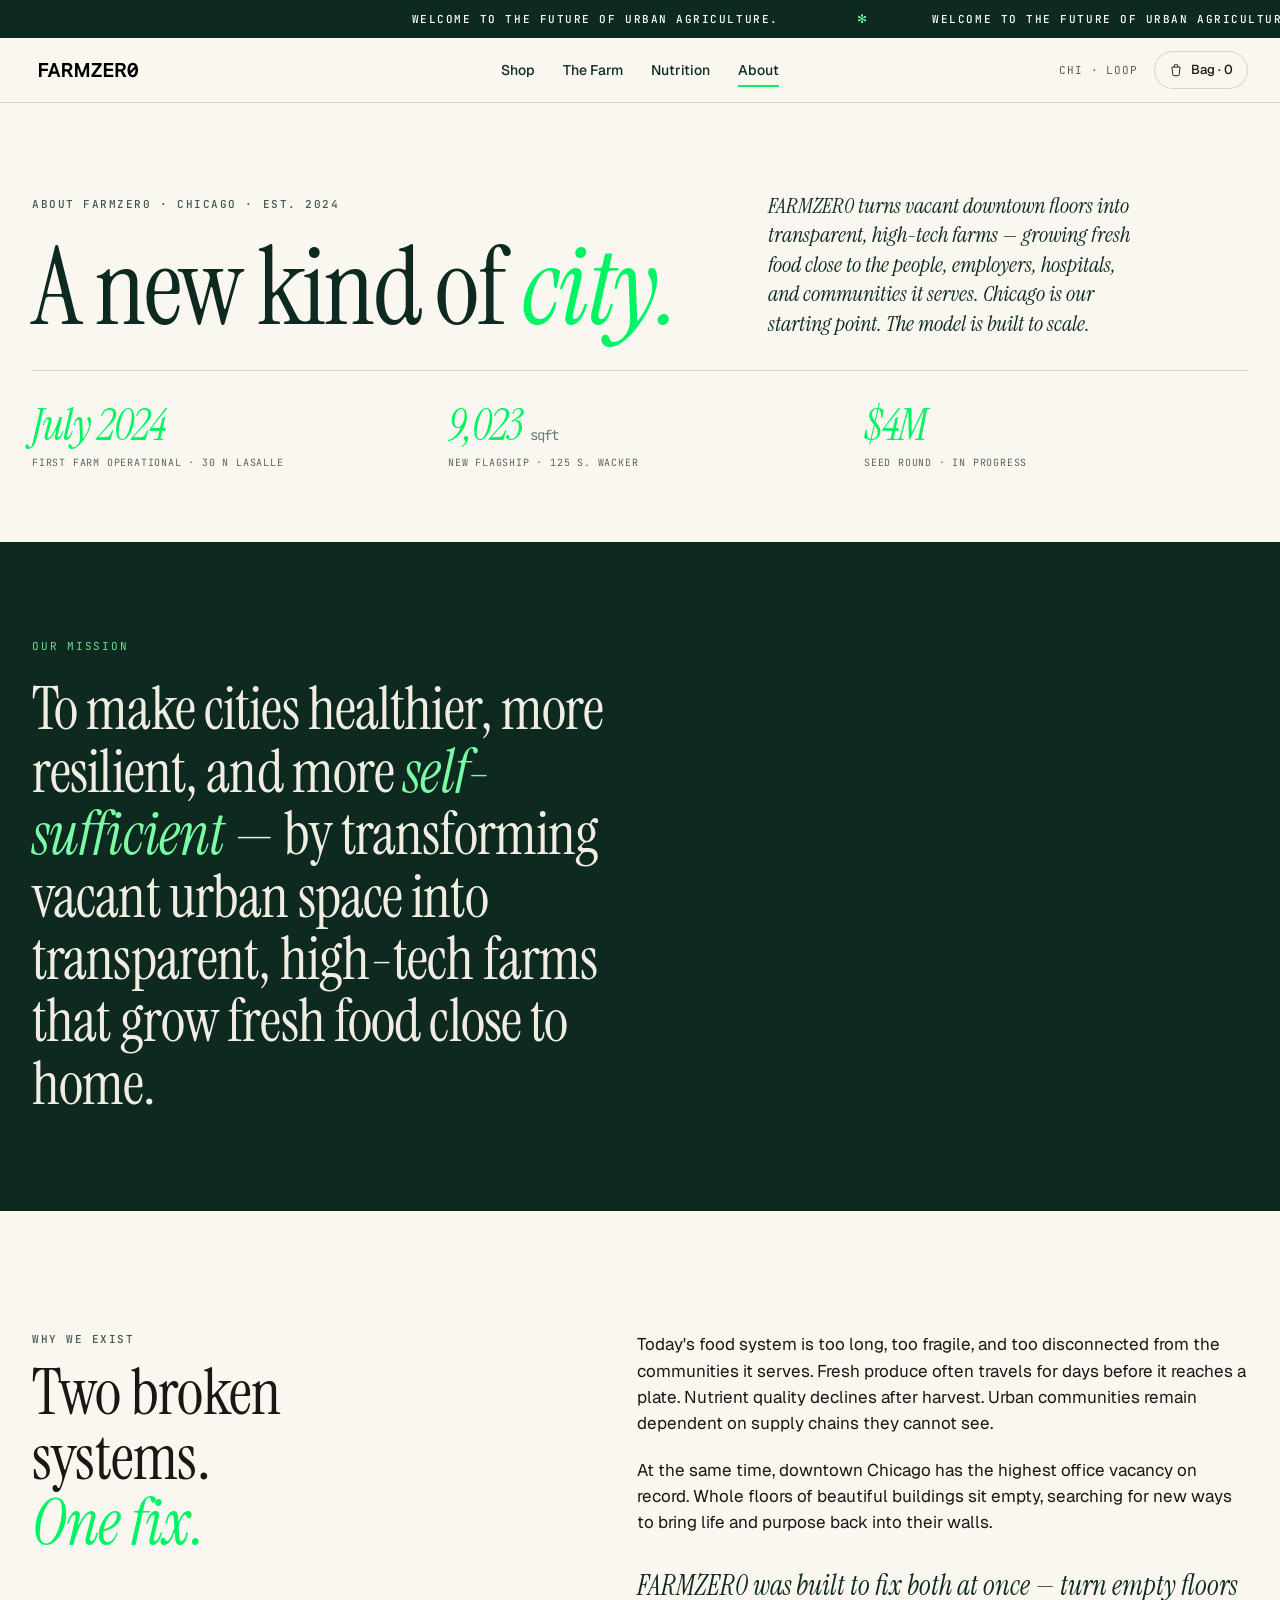
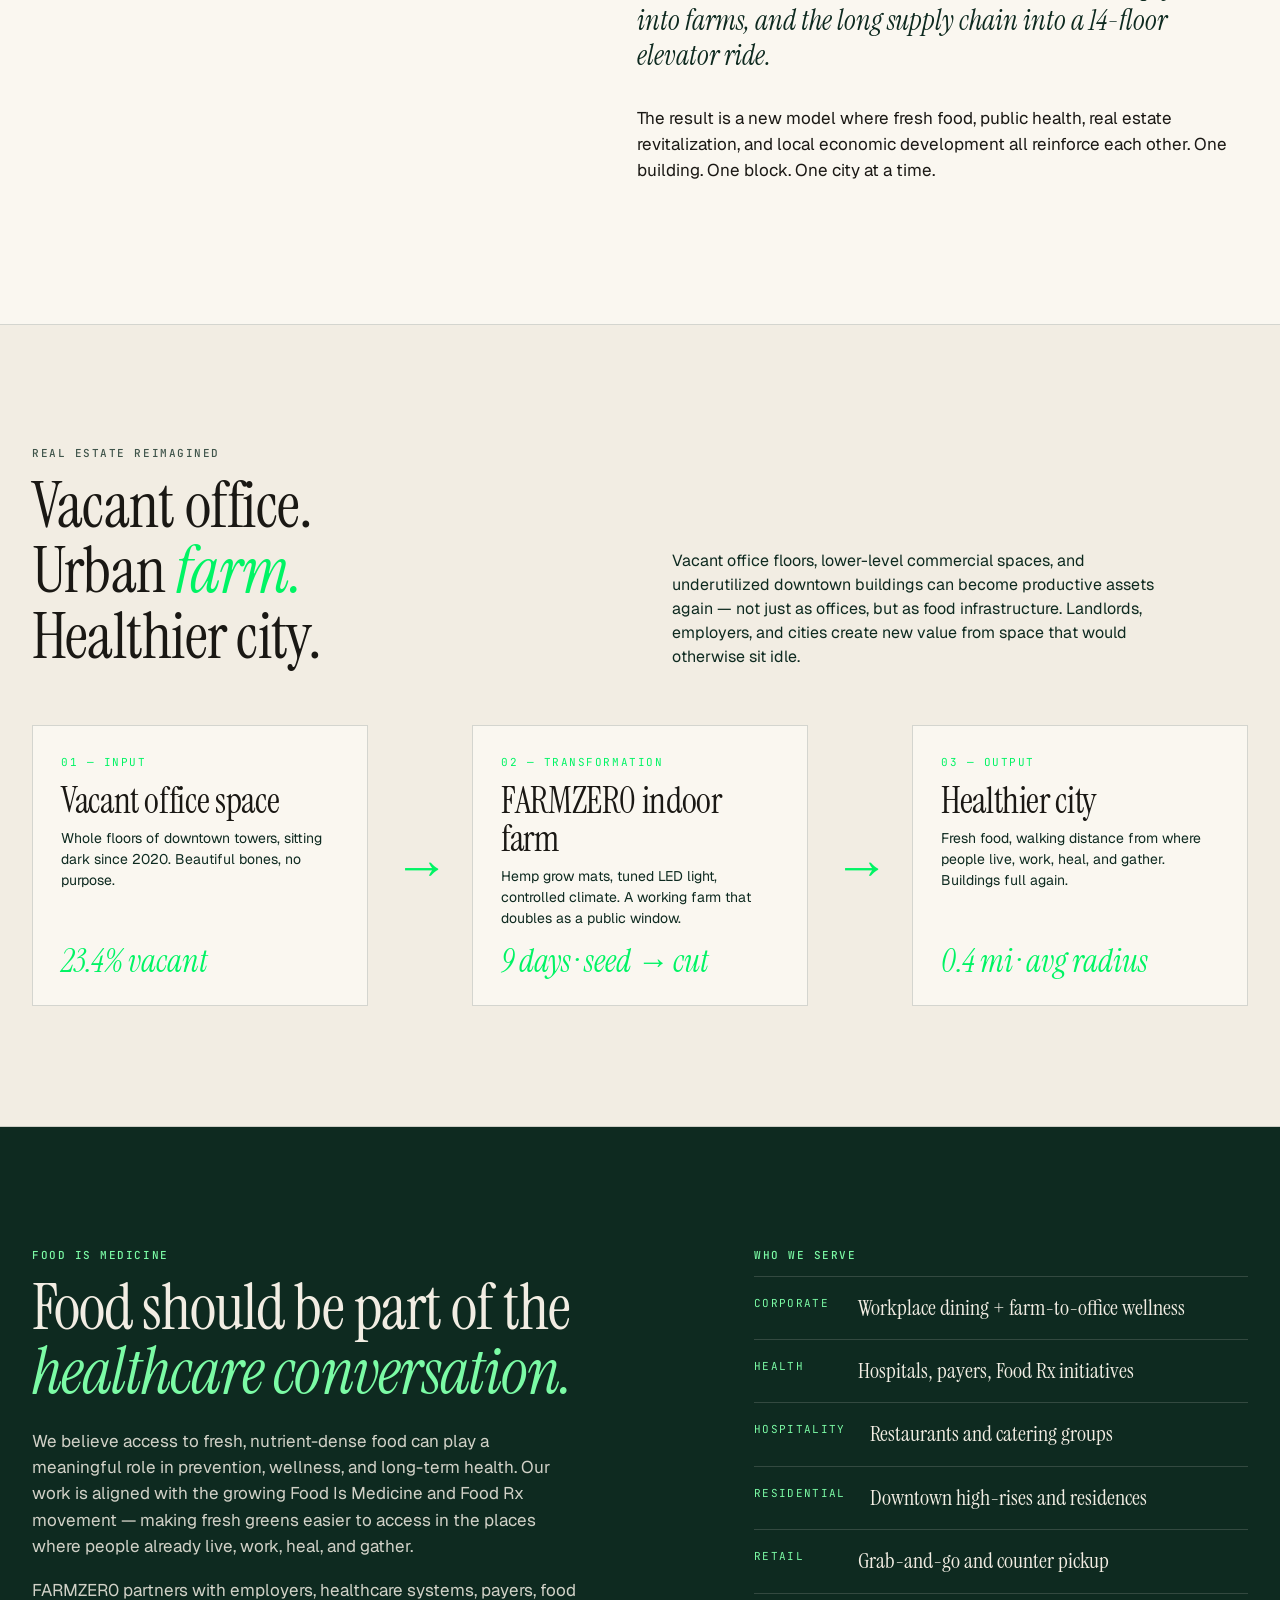
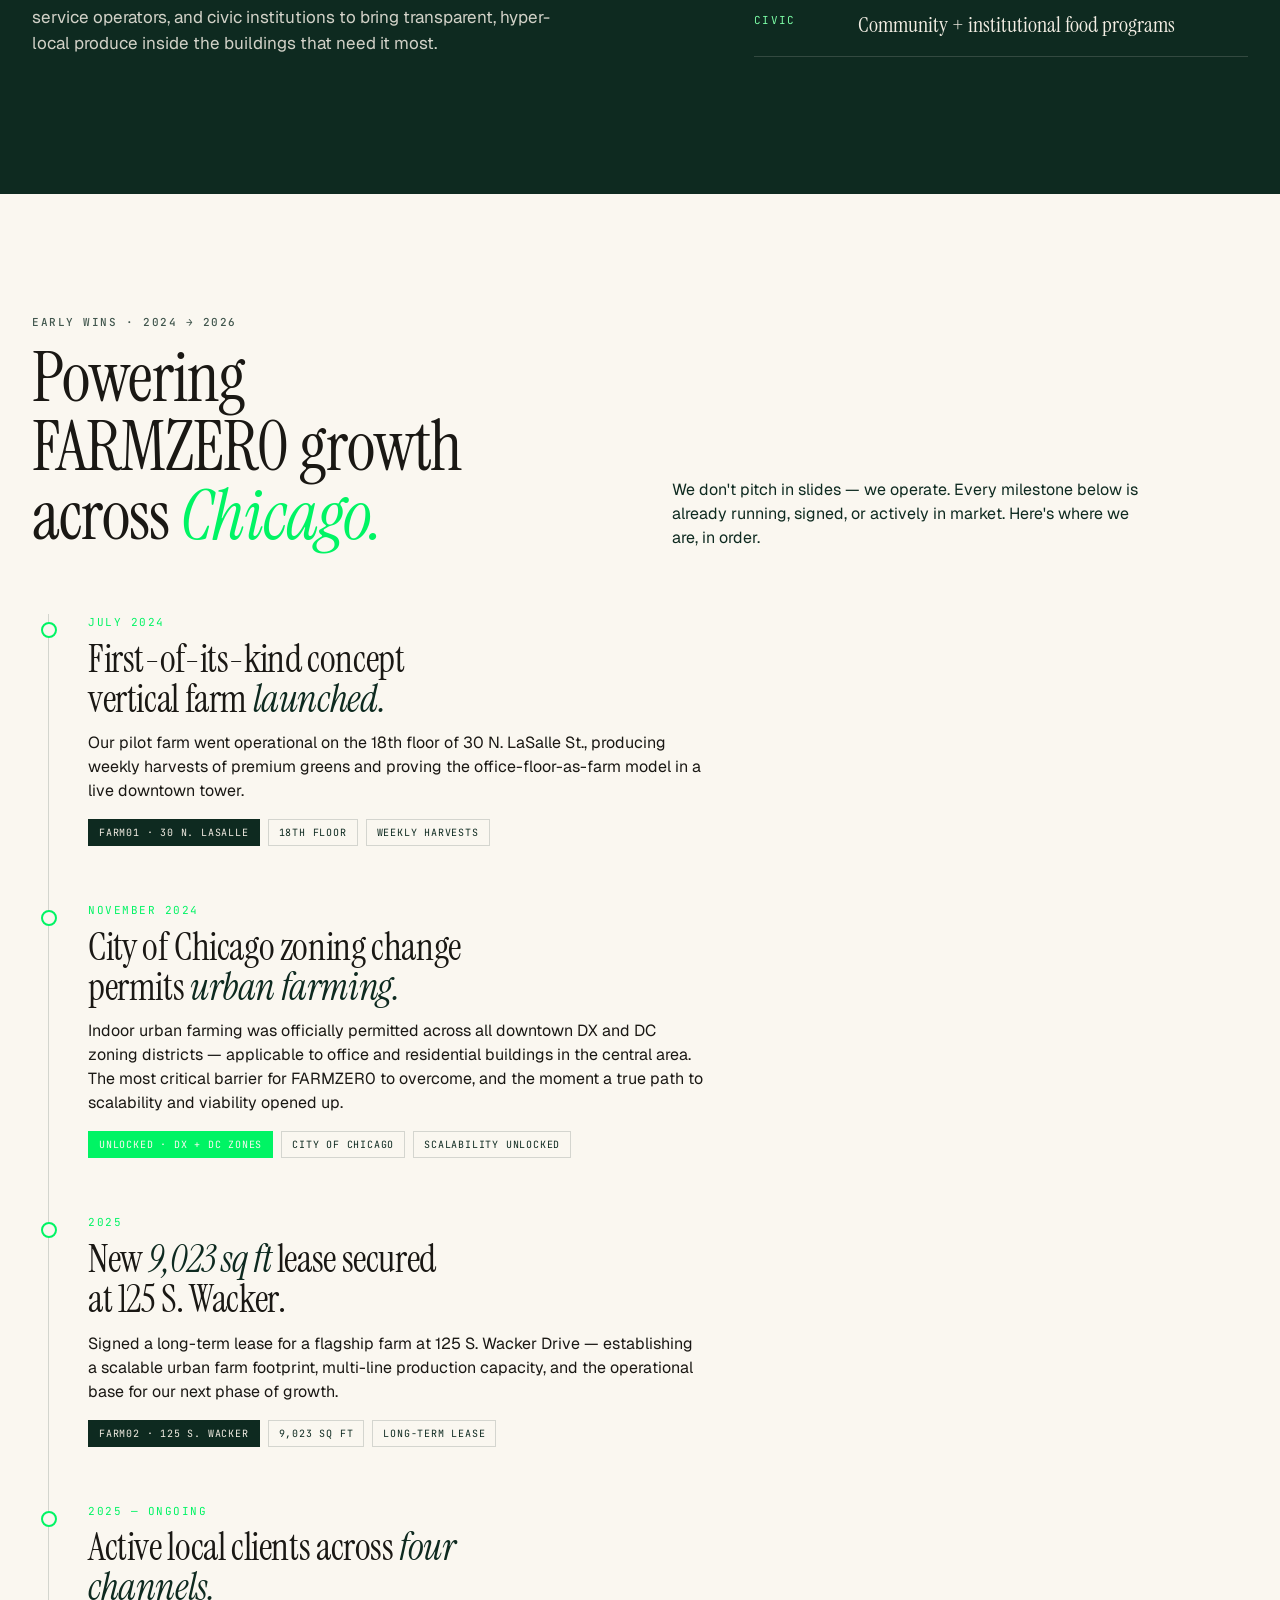
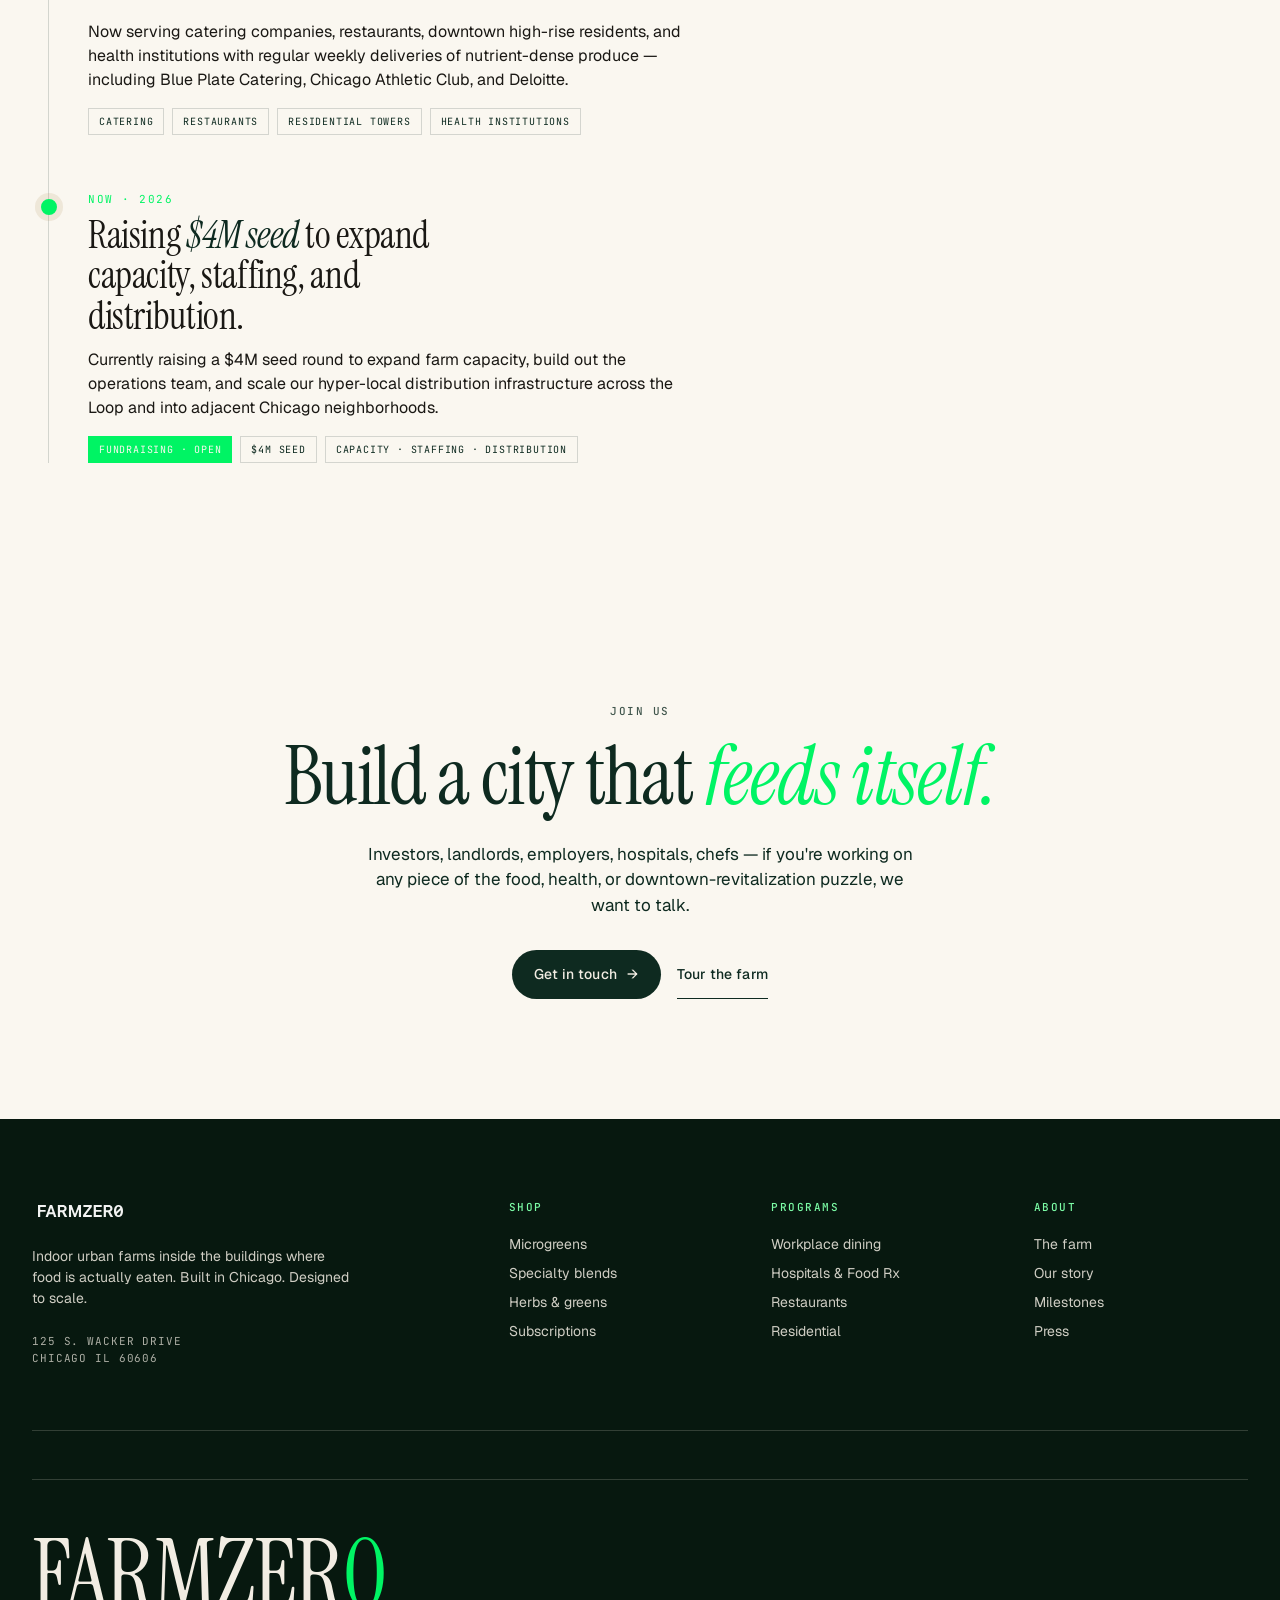
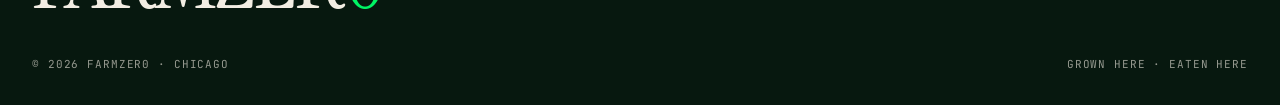
==== about.html @ ddeddd60 "Add files via upload" ====
<!doctype html>
<html lang="en">
<head>
<meta charset="utf-8" />
<meta name="viewport" content="width=device-width, initial-scale=1" />
<title>About FARMZER0 — Vacant office → urban farm → healthier city.</title>
<link rel="preconnect" href="https://fonts.googleapis.com" />
<link rel="preconnect" href="https://fonts.gstatic.com" crossorigin />
<link rel="stylesheet" href="https://fonts.googleapis.com/css2?family=Instrument+Serif:ital@0;1&family=Geist:wght@300;400;500;600;700&family=JetBrains+Mono:wght@400;500&display=swap" />
<link rel="stylesheet" href="styles.css" />
<script src="img-fallback.js"></script>
<style>
  /* ——— About hero ——— */
  .about-hero { padding: 88px 0 72px; }
  .about-hero h1 {
    font-family: "Instrument Serif", serif;
    font-weight: 400;
    font-size: clamp(56px, 8.4vw, 152px);
    line-height: 0.94;
    letter-spacing: -0.02em;
    color: var(--forest);
    margin: 24px 0 0;
    max-width: 14ch;
  }
  .about-hero h1 em { font-style: italic; color: var(--accent); }
  .about-hero-grid { display: grid; grid-template-columns: 1.4fr 1fr; gap: 64px; align-items: end; padding-bottom: 32px; border-bottom: 1px solid var(--line); }
  .about-hero-grid .lede {
    font-family: "Instrument Serif", serif; font-style: italic;
    font-size: clamp(20px, 1.7vw, 26px); line-height: 1.35; color: var(--forest);
    max-width: 38ch;
  }
  .about-hero .meta {
    display: grid; grid-template-columns: 1fr 1fr 1fr; gap: 32px; margin-top: 32px;
  }
  .about-hero .meta .v { font-family: "Instrument Serif", serif; font-size: 44px; line-height: 1; color: var(--forest); letter-spacing: -0.02em; }
  .about-hero .meta .v em { font-style: italic; color: var(--accent); }
  .about-hero .meta .l { font-family: "JetBrains Mono", monospace; font-size: 10px; letter-spacing: 0.08em; text-transform: uppercase; color: var(--forest); opacity: 0.7; margin-top: 8px; }
  @media (max-width: 880px) {
    .about-hero-grid { grid-template-columns: 1fr; gap: 32px; }
    .about-hero .meta { grid-template-columns: 1fr 1fr; }
  }

  /* ——— Mission band ——— */
  .mission {
    background: var(--forest);
    color: var(--cream);
    padding: 96px 0;
  }
  .mission p {
    font-family: "Instrument Serif", serif;
    font-size: clamp(36px, 4.6vw, 68px);
    line-height: 1.06;
    letter-spacing: -0.015em;
    margin: 0;
    max-width: 22ch;
  }
  .mission p em { font-style: italic; color: var(--gold-soft); }
  .mission .label {
    font-family: "JetBrains Mono", monospace;
    font-size: 11px; letter-spacing: 0.16em; text-transform: uppercase;
    color: var(--gold-soft); opacity: 0.85; margin-bottom: 24px;
  }

  /* ——— Why we exist ——— */
  .why { padding: 120px 0; border-bottom: 1px solid var(--line); }
  .why-grid { display: grid; grid-template-columns: 1fr 1.2fr; gap: 96px; }
  .why-grid h2 {
    font-family: "Instrument Serif", serif; font-weight: 400;
    font-size: clamp(40px, 5vw, 72px); line-height: 1.02; letter-spacing: -0.012em;
    margin: 12px 0 0; max-width: 12ch;
  }
  .why-grid h2 em { font-style: italic; color: var(--accent); }
  .why-grid .col p { font-size: 17px; line-height: 1.55; color: var(--charcoal); margin: 0 0 20px; }
  .why-grid .col p.pull {
    font-family: "Instrument Serif", serif; font-size: 28px; line-height: 1.25;
    color: var(--forest); margin: 32px 0; font-style: italic;
  }
  @media (max-width: 980px) { .why-grid { grid-template-columns: 1fr; gap: 32px; } }

  /* ——— Equation ——— */
  .equation {
    background: var(--cream);
    padding: 120px 0;
    border-bottom: 1px solid var(--line);
  }
  .equation-row {
    display: grid; grid-template-columns: 1fr auto 1fr auto 1fr; gap: 24px;
    align-items: stretch;
    margin-top: 56px;
  }
  .eq-card {
    background: var(--paper); border: 1px solid var(--line);
    padding: 28px; min-height: 240px;
    display: flex; flex-direction: column; justify-content: space-between;
  }
  .eq-card .num {
    font-family: "JetBrains Mono", monospace; font-size: 11px; letter-spacing: 0.14em;
    text-transform: uppercase; color: var(--accent);
  }
  .eq-card h3 {
    font-family: "Instrument Serif", serif; font-weight: 400;
    font-size: 36px; line-height: 1.05; letter-spacing: -0.01em; margin: 12px 0 8px;
  }
  .eq-card p { font-size: 14px; color: var(--forest); line-height: 1.5; margin: 0 0 16px; }
  .eq-card .stat { font-family: "Instrument Serif", serif; font-style: italic; font-size: 32px; color: var(--accent); line-height: 1; }
  .eq-arrow {
    align-self: center;
    font-family: "Instrument Serif", serif; font-style: italic;
    font-size: 56px; color: var(--accent); line-height: 1;
  }
  @media (max-width: 980px) {
    .equation-row { grid-template-columns: 1fr; gap: 12px; }
    .eq-arrow { transform: rotate(90deg); align-self: center; padding: 8px 0; }
  }
  .eq-section-head {
    display: grid; grid-template-columns: 1fr 1fr; gap: 64px; align-items: end;
  }
  .eq-section-head h2 {
    font-family: "Instrument Serif", serif; font-weight: 400;
    font-size: clamp(40px, 5vw, 72px); line-height: 1.02; letter-spacing: -0.012em;
    margin: 12px 0 0;
  }
  .eq-section-head h2 em { font-style: italic; color: var(--accent); }
  .eq-section-head p { font-size: 16px; max-width: 44ch; color: var(--forest); margin: 0; }
  @media (max-width: 880px) { .eq-section-head { grid-template-columns: 1fr; gap: 16px; } }

  /* ——— Timeline ——— */
  .timeline { padding: 120px 0; }
  .timeline-head { display: grid; grid-template-columns: 1fr 1fr; gap: 64px; align-items: end; margin-bottom: 64px; }
  .timeline-head h2 {
    font-family: "Instrument Serif", serif; font-weight: 400;
    font-size: clamp(44px, 5.4vw, 80px); line-height: 1; letter-spacing: -0.015em;
    margin: 12px 0 0; max-width: 14ch;
  }
  .timeline-head h2 em { font-style: italic; color: var(--accent); }
  .timeline-head .desc { font-size: 16px; max-width: 44ch; color: var(--forest); }
  @media (max-width: 880px) { .timeline-head { grid-template-columns: 1fr; gap: 16px; } }

  .tl {
    position: relative;
    padding-left: 56px;
  }
  .tl::before {
    content: "";
    position: absolute;
    left: 16px; top: 0; bottom: 0;
    width: 1px;
    background: var(--line);
  }
  .tl-item {
    position: relative;
    padding: 0 0 56px;
  }
  .tl-item:last-child { padding-bottom: 0; }
  .tl-item::before {
    content: "";
    position: absolute;
    left: -47px; top: 8px;
    width: 12px; height: 12px;
    border-radius: 50%;
    background: var(--paper);
    border: 2px solid var(--accent);
  }
  .tl-item.now::before {
    background: var(--accent);
    box-shadow: 0 0 0 6px rgba(184, 153, 104, 0.18);
  }
  .tl-item .date {
    font-family: "JetBrains Mono", monospace;
    font-size: 11px; letter-spacing: 0.14em;
    text-transform: uppercase; color: var(--accent);
  }
  .tl-item h3 {
    font-family: "Instrument Serif", serif; font-weight: 400;
    font-size: clamp(28px, 3vw, 40px); line-height: 1.05; letter-spacing: -0.01em;
    margin: 8px 0 12px; max-width: 22ch;
  }
  .tl-item h3 em { font-style: italic; color: var(--forest); }
  .tl-item p { font-size: 16px; line-height: 1.5; color: var(--charcoal); margin: 0; max-width: 56ch; }
  .tl-item .chips { display: flex; gap: 8px; flex-wrap: wrap; margin-top: 16px; }
  .tl-item .chip {
    font-family: "JetBrains Mono", monospace;
    font-size: 10px; letter-spacing: 0.08em; text-transform: uppercase;
    padding: 5px 10px; border: 1px solid var(--line);
    background: var(--paper); color: var(--forest);
  }
  .tl-item .chip.solid { background: var(--forest); color: var(--cream); border-color: var(--forest); }
  .tl-item .chip.gold  { background: var(--accent); color: var(--paper); border-color: var(--accent); }

  /* ——— Food Is Medicine ——— */
  .fim {
    background: var(--forest);
    color: var(--cream);
    padding: 120px 0;
  }
  .fim-grid { display: grid; grid-template-columns: 1.3fr 1fr; gap: 80px; align-items: start; }
  .fim h2 {
    font-family: "Instrument Serif", serif; font-weight: 400;
    font-size: clamp(40px, 5vw, 76px); line-height: 1.0; letter-spacing: -0.015em;
    margin: 12px 0 24px;
  }
  .fim h2 em { font-style: italic; color: var(--gold-soft); }
  .fim p { font-size: 17px; line-height: 1.55; opacity: 0.86; margin: 0 0 18px; max-width: 50ch; }
  .fim .partners-list {
    display: grid; grid-template-columns: 1fr; gap: 0;
    border-top: 1px solid rgba(242,237,227,0.16);
  }
  .fim .partners-list .row {
    display: grid; grid-template-columns: auto 1fr; gap: 24px;
    padding: 18px 0;
    border-bottom: 1px solid rgba(242,237,227,0.16);
  }
  .fim .partners-list .row .k {
    font-family: "JetBrains Mono", monospace;
    font-size: 11px; letter-spacing: 0.12em; text-transform: uppercase;
    color: var(--gold-soft); min-width: 80px;
  }
  .fim .partners-list .row .v {
    font-family: "Instrument Serif", serif; font-size: 22px; line-height: 1.2;
  }
  @media (max-width: 980px) { .fim-grid { grid-template-columns: 1fr; gap: 32px; } }

  /* ——— Promise ——— */
  .promise {
    text-align: center;
    padding: 120px 0;
    background: var(--cream);
    border-top: 1px solid var(--line);
    border-bottom: 1px solid var(--line);
  }
  .promise h2 {
    font-family: "Instrument Serif", serif; font-weight: 400;
    font-size: clamp(48px, 7.5vw, 128px);
    line-height: 1; letter-spacing: -0.02em;
    margin: 16px 0 64px; color: var(--forest);
  }
  .promise h2 em { font-style: italic; color: var(--accent); }
  .promise-words {
    display: grid; grid-template-columns: repeat(5, 1fr);
    border-top: 1px solid var(--line);
    border-bottom: 1px solid var(--line);
  }
  .promise-words div {
    padding: 32px 16px;
    font-family: "Instrument Serif", serif;
    font-size: clamp(20px, 2.4vw, 32px);
    line-height: 1.0;
    color: var(--forest);
    border-right: 1px solid var(--line);
  }
  .promise-words div:last-child { border-right: none; }
  .promise-words div em { font-style: italic; color: var(--accent); display: block; font-size: 0.85em; margin-top: 6px; }
  @media (max-width: 880px) {
    .promise-words { grid-template-columns: 1fr 1fr; }
    .promise-words div { border-bottom: 1px solid var(--line); }
    .promise-words div:nth-child(2n) { border-right: none; }
  }

  /* ——— CTA band ——— */
  .cta {
    padding: 120px 0;
    text-align: center;
  }
  .cta h2 {
    font-family: "Instrument Serif", serif; font-weight: 400;
    font-size: clamp(48px, 6.4vw, 104px);
    line-height: 1; letter-spacing: -0.02em;
    margin: 16px 0 24px; color: var(--forest);
  }
  .cta h2 em { font-style: italic; color: var(--accent); }
  .cta p { font-size: 17px; max-width: 50ch; margin: 0 auto 32px; color: var(--forest); }
  .cta-buttons { display: inline-flex; gap: 16px; flex-wrap: wrap; justify-content: center; }
</style>
</head>
<body>

<!-- Live status strip -->
<div class="status-strip" data-screen-label="Status strip">
  <div class="status-strip-inner">
    <div class="status-strip-track">
      <span><b>Welcome to the Future of Urban Agriculture.</b></span>
      <span><b>Welcome to the Future of Urban Agriculture.</b></span>
      <span><b>Welcome to the Future of Urban Agriculture.</b></span>
      <span><b>Welcome to the Future of Urban Agriculture.</b></span>
    </div>
  </div>
</div>

<!-- Top bar -->
<header class="topbar">
  <div class="wrap topbar-inner">
    <a href="index.html" class="brand"><img class="brand-logo" src="farmzero-logo.svg" alt="FARMZER0" /></a>
    <nav class="nav">
      <a href="index.html#shop">Shop</a>
      <a href="the-farm.html">The Farm</a>
      <a href="nutrition.html">Nutrition</a>
      <a href="about.html" class="active">About</a>
    </nav>
    <div class="topbar-right">
      <span class="mono" style="font-size: 11px; letter-spacing: 0.08em; opacity: 0.7;">CHI · LOOP</span>
      <a class="bag" href="#bag">
        <svg width="14" height="14" viewBox="0 0 24 24" fill="none" stroke="currentColor" stroke-width="1.6"><path d="M5 7h14l-1.5 13a2 2 0 0 1-2 1.8h-7a2 2 0 0 1-2-1.8L5 7z"/><path d="M9 7V5a3 3 0 0 1 6 0v2"/></svg>
        Bag · 0
      </a>
    </div>
  </div>
</header>

<!-- About hero -->
<section class="about-hero" data-screen-label="01 About hero">
  <div class="wrap">
    <div class="about-hero-grid">
      <div>
        <div class="eyebrow">ABOUT FARMZER0 · CHICAGO · EST. 2024</div>
        <h1>A new kind of <em>city.</em></h1>
      </div>
      <div class="lede">
        FARMZER0 turns vacant downtown floors into transparent, high-tech farms —
        growing fresh food close to the people, employers, hospitals, and
        communities it serves. Chicago is our starting point. The model is built to scale.
      </div>
    </div>
    <div class="meta">
      <div><div class="v"><em>July 2024</em></div><div class="l">First farm operational · 30 N LaSalle</div></div>
      <div><div class="v"><em>9,023</em><span style="font-family:'JetBrains Mono',monospace; font-size:14px; opacity: 0.6;"> sqft</span></div><div class="l">New flagship · 125 S. Wacker</div></div>
      <div><div class="v"><em>$4M</em></div><div class="l">Seed round · in progress</div></div>
    </div>
  </div>
</section>

<!-- Mission -->
<section class="mission" data-screen-label="02 Mission">
  <div class="wrap">
    <div class="label">Our Mission</div>
    <p>
      To make cities healthier, more resilient, and more <em>self-sufficient</em>
      — by transforming vacant urban space into transparent, high-tech farms
      that grow fresh food close to home.
    </p>
  </div>
</section>

<!-- Why we exist -->
<section class="why" data-screen-label="03 Why we exist">
  <div class="wrap why-grid">
    <div>
      <div class="eyebrow">WHY WE EXIST</div>
      <h2>Two broken systems.<br/><em>One fix.</em></h2>
    </div>
    <div class="col">
      <p>
        Today's food system is too long, too fragile, and too disconnected from
        the communities it serves. Fresh produce often travels for days before
        it reaches a plate. Nutrient quality declines after harvest. Urban
        communities remain dependent on supply chains they cannot see.
      </p>
      <p>
        At the same time, downtown Chicago has the highest office vacancy on
        record. Whole floors of beautiful buildings sit empty, searching for
        new ways to bring life and purpose back into their walls.
      </p>
      <p class="pull">
        FARMZER0 was built to fix both at once — turn empty floors into farms,
        and the long supply chain into a 14-floor elevator ride.
      </p>
      <p>
        The result is a new model where fresh food, public health, real estate
        revitalization, and local economic development all reinforce each other.
        One building. One block. One city at a time.
      </p>
    </div>
  </div>
</section>

<!-- Equation: vacant office → farm → city -->
<section class="equation" data-screen-label="04 Equation">
  <div class="wrap">
    <div class="eq-section-head">
      <div>
        <div class="eyebrow">REAL ESTATE REIMAGINED</div>
        <h2>Vacant office.<br/>Urban <em>farm.</em><br/>Healthier city.</h2>
      </div>
      <p>
        Vacant office floors, lower-level commercial spaces, and underutilized
        downtown buildings can become productive assets again — not just as
        offices, but as food infrastructure. Landlords, employers, and cities
        create new value from space that would otherwise sit idle.
      </p>
    </div>

    <div class="equation-row">
      <div class="eq-card">
        <div>
          <div class="num">01 — INPUT</div>
          <h3>Vacant office space</h3>
          <p>Whole floors of downtown towers, sitting dark since 2020. Beautiful bones, no purpose.</p>
        </div>
        <div class="stat">23.4% vacant</div>
      </div>
      <div class="eq-arrow">→</div>
      <div class="eq-card">
        <div>
          <div class="num">02 — TRANSFORMATION</div>
          <h3>FARMZER0 indoor farm</h3>
          <p>Hemp grow mats, tuned LED light, controlled climate. A working farm that doubles as a public window.</p>
        </div>
        <div class="stat">9 days · seed → cut</div>
      </div>
      <div class="eq-arrow">→</div>
      <div class="eq-card">
        <div>
          <div class="num">03 — OUTPUT</div>
          <h3>Healthier city</h3>
          <p>Fresh food, walking distance from where people live, work, heal, and gather. Buildings full again.</p>
        </div>
        <div class="stat">0.4 mi · avg radius</div>
      </div>
    </div>
  </div>
</section>

<!-- Food Is Medicine (moved above timeline) -->
<section class="fim" data-screen-label="05 Food Is Medicine">
  <div class="wrap fim-grid">
    <div>
      <div class="eyebrow" style="color: var(--gold-soft); opacity: 1;">FOOD IS MEDICINE</div>
      <h2>Food should be part of the<br/><em>healthcare conversation.</em></h2>
      <p>
        We believe access to fresh, nutrient-dense food can play a meaningful
        role in prevention, wellness, and long-term health. Our work is aligned
        with the growing Food Is Medicine and Food Rx movement — making fresh
        greens easier to access in the places where people already live, work,
        heal, and gather.
      </p>
      <p>
        FARMZER0 partners with employers, healthcare systems, payers, food
        service operators, and civic institutions to bring transparent,
        hyper-local produce inside the buildings that need it most.
      </p>
    </div>
    <div>
      <div class="eyebrow" style="color: var(--gold-soft); opacity: 1; margin-bottom: 12px;">WHO WE SERVE</div>
      <div class="partners-list">
        <div class="row"><span class="k">CORPORATE</span><span class="v">Workplace dining + farm-to-office wellness</span></div>
        <div class="row"><span class="k">HEALTH</span><span class="v">Hospitals, payers, Food Rx initiatives</span></div>
        <div class="row"><span class="k">HOSPITALITY</span><span class="v">Restaurants and catering groups</span></div>
        <div class="row"><span class="k">RESIDENTIAL</span><span class="v">Downtown high-rises and residences</span></div>
        <div class="row"><span class="k">RETAIL</span><span class="v">Grab-and-go and counter pickup</span></div>
        <div class="row"><span class="k">CIVIC</span><span class="v">Community + institutional food programs</span></div>
      </div>
    </div>
  </div>
</section>

<!-- Timeline -->
<section class="timeline" id="timeline" data-screen-label="05 Timeline">
  <div class="wrap">
    <div class="timeline-head">
      <div>
        <div class="eyebrow">EARLY WINS · 2024 → 2026</div>
        <h2>Powering FARMZER0 growth across <em>Chicago.</em></h2>
      </div>
      <div class="desc">
        We don't pitch in slides — we operate. Every milestone below is already
        running, signed, or actively in market. Here's where we are, in order.
      </div>
    </div>

    <div class="tl">
      <article class="tl-item">
        <div class="date">JULY 2024</div>
        <h3>First-of-its-kind concept vertical farm <em>launched.</em></h3>
        <p>
          Our pilot farm went operational on the 18th floor of 30 N. LaSalle St.,
          producing weekly harvests of premium greens and proving the
          office-floor-as-farm model in a live downtown tower.
        </p>
        <div class="chips">
          <span class="chip solid">FARM01 · 30 N. LASALLE</span>
          <span class="chip">18TH FLOOR</span>
          <span class="chip">WEEKLY HARVESTS</span>
        </div>
      </article>

      <article class="tl-item">
        <div class="date">NOVEMBER 2024</div>
        <h3>City of Chicago zoning change permits <em>urban farming.</em></h3>
        <p>
          Indoor urban farming was officially permitted across all downtown DX
          and DC zoning districts — applicable to office and residential
          buildings in the central area. The most critical barrier for FARMZER0
          to overcome, and the moment a true path to scalability and viability
          opened up.
        </p>
        <div class="chips">
          <span class="chip gold">UNLOCKED · DX + DC ZONES</span>
          <span class="chip">CITY OF CHICAGO</span>
          <span class="chip">SCALABILITY UNLOCKED</span>
        </div>
      </article>

      <article class="tl-item">
        <div class="date">2025</div>
        <h3>New <em>9,023 sq ft</em> lease secured at 125 S. Wacker.</h3>
        <p>
          Signed a long-term lease for a flagship farm at 125 S. Wacker Drive —
          establishing a scalable urban farm footprint, multi-line production
          capacity, and the operational base for our next phase of growth.
        </p>
        <div class="chips">
          <span class="chip solid">FARM02 · 125 S. WACKER</span>
          <span class="chip">9,023 SQ FT</span>
          <span class="chip">LONG-TERM LEASE</span>
        </div>
      </article>

      <article class="tl-item">
        <div class="date">2025 — ONGOING</div>
        <h3>Active local clients across <em>four channels.</em></h3>
        <p>
          Now serving catering companies, restaurants, downtown high-rise
          residents, and health institutions with regular weekly deliveries of
          nutrient-dense produce — including Blue Plate Catering, Chicago
          Athletic Club, and Deloitte.
        </p>
        <div class="chips">
          <span class="chip">CATERING</span>
          <span class="chip">RESTAURANTS</span>
          <span class="chip">RESIDENTIAL TOWERS</span>
          <span class="chip">HEALTH INSTITUTIONS</span>
        </div>
      </article>

      <article class="tl-item now">
        <div class="date">NOW · 2026</div>
        <h3>Raising <em>$4M seed</em> to expand capacity, staffing, and distribution.</h3>
        <p>
          Currently raising a $4M seed round to expand farm capacity, build out
          the operations team, and scale our hyper-local distribution
          infrastructure across the Loop and into adjacent Chicago neighborhoods.
        </p>
        <div class="chips">
          <span class="chip gold">FUNDRAISING · OPEN</span>
          <span class="chip">$4M SEED</span>
          <span class="chip">CAPACITY · STAFFING · DISTRIBUTION</span>
        </div>
      </article>
    </div>
  </div>
</section>

<!-- CTA -->
<section class="cta" data-screen-label="08 CTA">
  <div class="wrap-narrow">
    <div class="eyebrow">JOIN US</div>
    <h2>Build a city that <em>feeds itself.</em></h2>
    <p>
      Investors, landlords, employers, hospitals, chefs — if you're working on
      any piece of the food, health, or downtown-revitalization puzzle, we want
      to talk.
    </p>
    <div class="cta-buttons">
      <a class="btn btn-dark" href="mailto:hello@farmzer0.com">Get in touch <span class="arrow">→</span></a>
      <a class="btn btn-ghost" href="the-farm.html">Tour the farm</a>
    </div>
  </div>
</section>

<!-- Footer -->
<footer class="footer">
  <div class="wrap">
    <div class="footer-grid">
      <div>
        <div class="brand"><img class="brand-logo" src="farmzero-logo.svg" alt="FARMZER0" /></div>
        <p style="font-size: 14px; opacity: 0.85; max-width: 36ch; margin-top: 16px;">
          Indoor urban farms inside the buildings where food is actually eaten.
          Built in Chicago. Designed to scale.
        </p>
        <div class="mono" style="font-size: 11px; letter-spacing: 0.08em; opacity: 0.7; margin-top: 24px;">
          125 S. WACKER DRIVE<br/>CHICAGO IL 60606
        </div>
      </div>
      <div>
        <h4>Shop</h4>
        <ul>
          <li><a href="index.html#shop">Microgreens</a></li>
          <li><a href="index.html#shop">Specialty blends</a></li>
          <li><a href="index.html#shop">Herbs &amp; greens</a></li>
          <li><a href="#">Subscriptions</a></li>
        </ul>
      </div>
      <div>
        <h4>Programs</h4>
        <ul>
          <li><a href="#">Workplace dining</a></li>
          <li><a href="#">Hospitals &amp; Food Rx</a></li>
          <li><a href="#">Restaurants</a></li>
          <li><a href="#">Residential</a></li>
        </ul>
      </div>
      <div>
        <h4>About</h4>
        <ul>
          <li><a href="the-farm.html">The farm</a></li>
          <li><a href="about.html">Our story</a></li>
          <li><a href="about.html#timeline">Milestones</a></li>
          <li><a href="#">Press</a></li>
        </ul>
      </div>
    </div>

    <div class="footer-mark">FARMZER<span style="color: var(--gold);">0</span></div>

    <div class="footer-bottom">
      <span>© 2026 FARMZER0 · CHICAGO</span>
      <span>GROWN HERE · EATEN HERE</span>
    </div>
  </div>
</footer>

<script>
/* (status strip is now a continuous marquee — no live counters) */

const io = new IntersectionObserver((entries) => {
  entries.forEach(e => { if (e.isIntersecting) e.target.classList.add("in"); });
}, { threshold: 0.12 });
document.querySelectorAll(".about-hero, .why, .equation, .timeline, .fim, .promise, .cta, .tl-item").forEach(el => {
  el.classList.add("reveal");
  io.observe(el);
});
</script>

</body>
</html>
---- styles.css ----
/* FARMZER0 — Editorial × Chicago civic */

:root {
  --forest: #0E2A20;
  --forest-deep: #07180F;
  --forest-soft: #1B3A2C;
  --cream: #F2EDE3;
  --cream-deep: #E8E1D2;
  --paper: #FAF7F0;
  --charcoal: #1A1814;
  --ink: #0D0C0A;
  --gold: #00F464;
  --gold-soft: #7BFBA5;
  --terracotta: #C57B57;
  --line: rgba(14, 42, 32, 0.16);
  --line-soft: rgba(14, 42, 32, 0.08);
  --accent: #00F464;
  --radius: 2px;
}

* { box-sizing: border-box; }
html, body { margin: 0; padding: 0; }
body {
  font-family: "Geist", -apple-system, "Helvetica Neue", sans-serif;
  font-size: 16px;
  line-height: 1.5;
  color: var(--charcoal);
  background: var(--paper);
  -webkit-font-smoothing: antialiased;
  text-rendering: optimizeLegibility;
}

img { max-width: 100%; display: block; }
a { color: inherit; text-decoration: none; }
button { font: inherit; cursor: pointer; border: none; background: none; color: inherit; }

.serif { font-family: "Instrument Serif", "Times New Roman", serif; font-weight: 400; }
.mono  { font-family: "JetBrains Mono", "SF Mono", ui-monospace, monospace; }
.italic { font-style: italic; }

.eyebrow {
  font-family: "JetBrains Mono", monospace;
  font-size: 11px;
  font-weight: 500;
  letter-spacing: 0.14em;
  text-transform: uppercase;
  color: var(--forest);
  opacity: 0.78;
}

/* ——— Layout ——— */
.wrap { max-width: 1440px; margin: 0 auto; padding: 0 32px; }
.wrap-narrow { max-width: 1080px; margin: 0 auto; padding: 0 32px; }

@media (max-width: 720px) {
  .wrap, .wrap-narrow { padding: 0 20px; }
}

/* ——— Top bar ——— */
.topbar {
  position: sticky;
  top: 0;
  z-index: 50;
  background: var(--paper);
  border-bottom: 1px solid var(--line);
  backdrop-filter: saturate(140%) blur(8px);
}
.topbar-inner {
  display: grid;
  grid-template-columns: 1fr auto 1fr;
  align-items: center;
  height: 64px;
  gap: 24px;
}
.brand-logo { height: 28px; width: auto; display: block; }
.footer .brand-logo { height: 24px; filter: brightness(0) invert(1); opacity: 0.95; }
.brand {
  font-family: "Geist", sans-serif;
  font-weight: 600;
  letter-spacing: 0.02em;
  font-size: 15px;
  display: inline-flex;
  align-items: center;
  gap: 8px;
}
.brand .dot {
  width: 8px; height: 8px; border-radius: 50%;
  background: var(--accent);
  display: inline-block;
}
.nav {
  display: flex;
  gap: 28px;
  font-size: 14px;
  font-weight: 500;
  color: var(--forest);
}
.nav a { position: relative; padding: 4px 0; }
.nav a.active::after {
  content: "";
  position: absolute; left: 0; right: 0; bottom: -2px; height: 2px;
  background: var(--accent);
}
.nav a:hover { opacity: 0.7; }
.topbar-right {
  display: flex; gap: 16px; align-items: center; justify-content: flex-end;
  font-size: 13px;
}
.bag {
  border: 1px solid var(--line);
  padding: 8px 14px;
  border-radius: 999px;
  font-weight: 500;
  display: inline-flex; align-items: center; gap: 8px;
  background: var(--paper);
}
.bag:hover { background: var(--cream); }

/* ——— Status strip (always-on living element) ——— */
.status-strip {
  background: var(--forest);
  color: var(--cream);
  font-family: "JetBrains Mono", monospace;
  font-size: 11px;
  letter-spacing: 0.06em;
}
.status-strip-inner {
  display: flex; gap: 0; align-items: center;
  padding: 10px 0;
  overflow: hidden;
  white-space: nowrap;
  width: 100%;
}
.status-strip-track {
  display: inline-flex;
  gap: 64px;
  animation: ss-marquee 6s linear infinite;
}
.status-strip-track span {
  display: inline-flex;
  align-items: center;
  gap: 14px;
  font-family: "JetBrains Mono", monospace;
  font-size: 11px;
  letter-spacing: 0.14em;
  text-transform: uppercase;
  white-space: nowrap;
}
.status-strip-track span::after {
  content: "✻";
  color: var(--gold-soft, var(--gold));
  font-size: 12px;
  margin-left: 64px;
}
@keyframes ss-marquee {
  0%   { transform: translateX(0); }
  100% { transform: translateX(calc(-1 * var(--ss-step, 100%))); }
}
.status-strip-inner-OLD {
  display: flex; gap: 32px; align-items: center; justify-content: space-between;
  padding: 8px 32px;
  white-space: nowrap;
  overflow: hidden;
}
.status-strip .pulse {
  width: 7px; height: 7px; border-radius: 50%;
  background: #74D49E;
  display: inline-block; margin-right: 8px;
  box-shadow: 0 0 0 0 #74D49E;
  animation: pulse 1.6s infinite;
}
@keyframes pulse {
  0%   { box-shadow: 0 0 0 0 rgba(116,212,158,0.6); }
  70%  { box-shadow: 0 0 0 8px rgba(116,212,158,0); }
  100% { box-shadow: 0 0 0 0 rgba(116,212,158,0); }
}
.status-strip span.kv { opacity: 0.85; }
.status-strip b { color: #fff; font-weight: 500; }

@media (max-width: 880px) {
  .status-strip-inner { gap: 18px; padding: 8px 20px; font-size: 10px; }
  .status-strip .hide-mid { display: none; }
}

/* ——— Buttons ——— */
.btn {
  display: inline-flex; align-items: center; gap: 10px;
  padding: 14px 22px;
  font-weight: 500; font-size: 14px;
  letter-spacing: 0.02em;
  border-radius: 999px;
  transition: transform 120ms ease, background 200ms ease;
}
.btn:hover { transform: translateY(-1px); }
.btn-dark { background: var(--forest); color: var(--cream); }
.btn-dark:hover { background: var(--forest-deep); }
.btn-light { background: var(--cream); color: var(--forest); border: 1px solid var(--line); }
.btn-light:hover { background: var(--cream-deep); }
.btn-ghost { color: var(--forest); border-bottom: 1px solid currentColor; border-radius: 0; padding: 4px 0; }
.btn-ghost:hover { transform: none; opacity: 0.7; }
.btn .arrow { display: inline-block; transition: transform 200ms ease; }
.btn:hover .arrow { transform: translateX(3px); }

/* ——— Section helpers ——— */
.section { padding: 96px 0; }
.section-tight { padding: 64px 0; }
.section-cream { background: var(--cream); }
.section-forest { background: var(--forest); color: var(--cream); }
.section-forest .eyebrow { color: var(--gold-soft); opacity: 1; }

.section-head {
  display: grid;
  grid-template-columns: 1fr 1fr;
  gap: 64px;
  align-items: end;
  margin-bottom: 48px;
}
.section-head h2 {
  margin: 8px 0 0;
  font-family: "Instrument Serif", serif;
  font-weight: 400;
  font-size: clamp(40px, 5vw, 72px);
  line-height: 1.02;
  letter-spacing: -0.01em;
}
.section-head .desc { font-size: 16px; color: var(--forest); max-width: 44ch; }

@media (max-width: 880px) {
  .section { padding: 64px 0; }
  .section-head { grid-template-columns: 1fr; gap: 16px; }
}

/* ——— Footer ——— */
.footer {
  background: var(--forest-deep);
  color: var(--cream);
  padding: 80px 0 32px;
}
.footer-grid {
  display: grid;
  grid-template-columns: 2fr 1fr 1fr 1fr;
  gap: 48px;
  padding-bottom: 64px;
  border-bottom: 1px solid rgba(242,237,227,0.18);
}
.footer h4 {
  font-family: "JetBrains Mono", monospace;
  font-size: 11px; font-weight: 500;
  letter-spacing: 0.14em; text-transform: uppercase;
  color: var(--gold-soft);
  margin: 0 0 18px;
}
.footer ul { list-style: none; padding: 0; margin: 0; }
.footer li { margin: 8px 0; font-size: 14px; opacity: 0.85; }
.footer li a:hover { opacity: 0.6; }
.footer-bottom {
  display: flex; justify-content: space-between; align-items: center;
  margin-top: 32px;
  font-family: "JetBrains Mono", monospace;
  font-size: 11px; letter-spacing: 0.08em;
  opacity: 0.6;
}
.footer-mark {
  font-family: "Instrument Serif", serif;
  font-size: 96px; line-height: 1;
  margin-top: 48px; padding-top: 48px;
  border-top: 1px solid rgba(242,237,227,0.18);
  letter-spacing: -0.02em;
}
@media (max-width: 880px) {
  .footer-grid { grid-template-columns: 1fr 1fr; gap: 32px; }
  .footer-mark { font-size: 56px; }
  .footer-bottom { flex-direction: column; gap: 12px; align-items: flex-start; }
}

/* ——— Image placeholder helper ——— */
.img-frame {
  position: relative;
  background: var(--cream-deep);
  overflow: hidden;
}
.img-frame::after {
  content: ""; position: absolute; inset: 0;
  box-shadow: inset 0 0 0 1px var(--line-soft);
  pointer-events: none;
}
.img-frame img {
  width: 100%; height: 100%; object-fit: cover;
}
.img-tag {
  position: absolute;
  bottom: 12px; left: 12px;
  font-family: "JetBrains Mono", monospace;
  font-size: 10px; letter-spacing: 0.1em;
  text-transform: uppercase;
  background: rgba(13,12,10,0.7);
  color: var(--cream);
  padding: 5px 9px;
  z-index: 2;
}

/* ——— Hyperlapse (microgreens growth loop) ——— */
.hyperlapse { position: relative; background: #1a1610; }
.hyperlapse .hl-frame {
  position: absolute; inset: 0;
  width: 100%; height: 100%;
  opacity: 0;
  animation: hl-cycle 7s infinite;
  will-change: opacity, transform;
}
.hyperlapse .hl-frame svg {
  width: 100%; height: 100%;
  display: block;
}
.hyperlapse .hl-frame:nth-of-type(1) { animation-delay: 0s; }
.hyperlapse .hl-frame:nth-of-type(2) { animation-delay: 1.4s; }
.hyperlapse .hl-frame:nth-of-type(3) { animation-delay: 2.8s; }
.hyperlapse .hl-frame:nth-of-type(4) { animation-delay: 4.2s; }
.hyperlapse .hl-frame:nth-of-type(5) { animation-delay: 5.6s; }
@keyframes hl-cycle {
  0%   { opacity: 0; transform: scale(1.04); }
  3%   { opacity: 1; transform: scale(1.02); }
  18%  { opacity: 1; transform: scale(1); }
  22%  { opacity: 0; transform: scale(1); }
  100% { opacity: 0; transform: scale(1.04); }
}
.hl-overlay {
  position: absolute;
  bottom: 12px; left: 12px; right: 12px;
  display: flex; align-items: center; justify-content: space-between;
  z-index: 3;
  pointer-events: none;
  font-family: "JetBrains Mono", monospace;
  font-size: 10px; letter-spacing: 0.12em;
  text-transform: uppercase;
}
.hl-rec, .hl-day {
  background: rgba(13,12,10,0.72);
  color: var(--cream);
  padding: 5px 9px;
  display: inline-flex; align-items: center; gap: 7px;
  backdrop-filter: blur(4px);
}
.hl-rec i {
  width: 7px; height: 7px; border-radius: 50%;
  background: #E0533D;
  animation: hl-blink 1s steps(2, end) infinite;
}
.hl-day b { color: #fff; font-weight: 600; }
@keyframes hl-blink {
  0%, 50% { opacity: 1; }
  51%, 100% { opacity: 0.15; }
}

/* ——— Marquee ——— */
.marquee {
  overflow: hidden;
  white-space: nowrap;
  position: relative;
}
.marquee-track {
  display: inline-flex; gap: 64px;
  animation: marquee 40s linear infinite;
  padding-right: 64px;
}
@keyframes marquee {
  from { transform: translateX(0); }
  to   { transform: translateX(-50%); }
}

/* ——— Reveal ——— */
.reveal { opacity: 0; transform: translateY(16px); transition: opacity 700ms ease, transform 700ms ease; }
.reveal.in { opacity: 1; transform: none; }
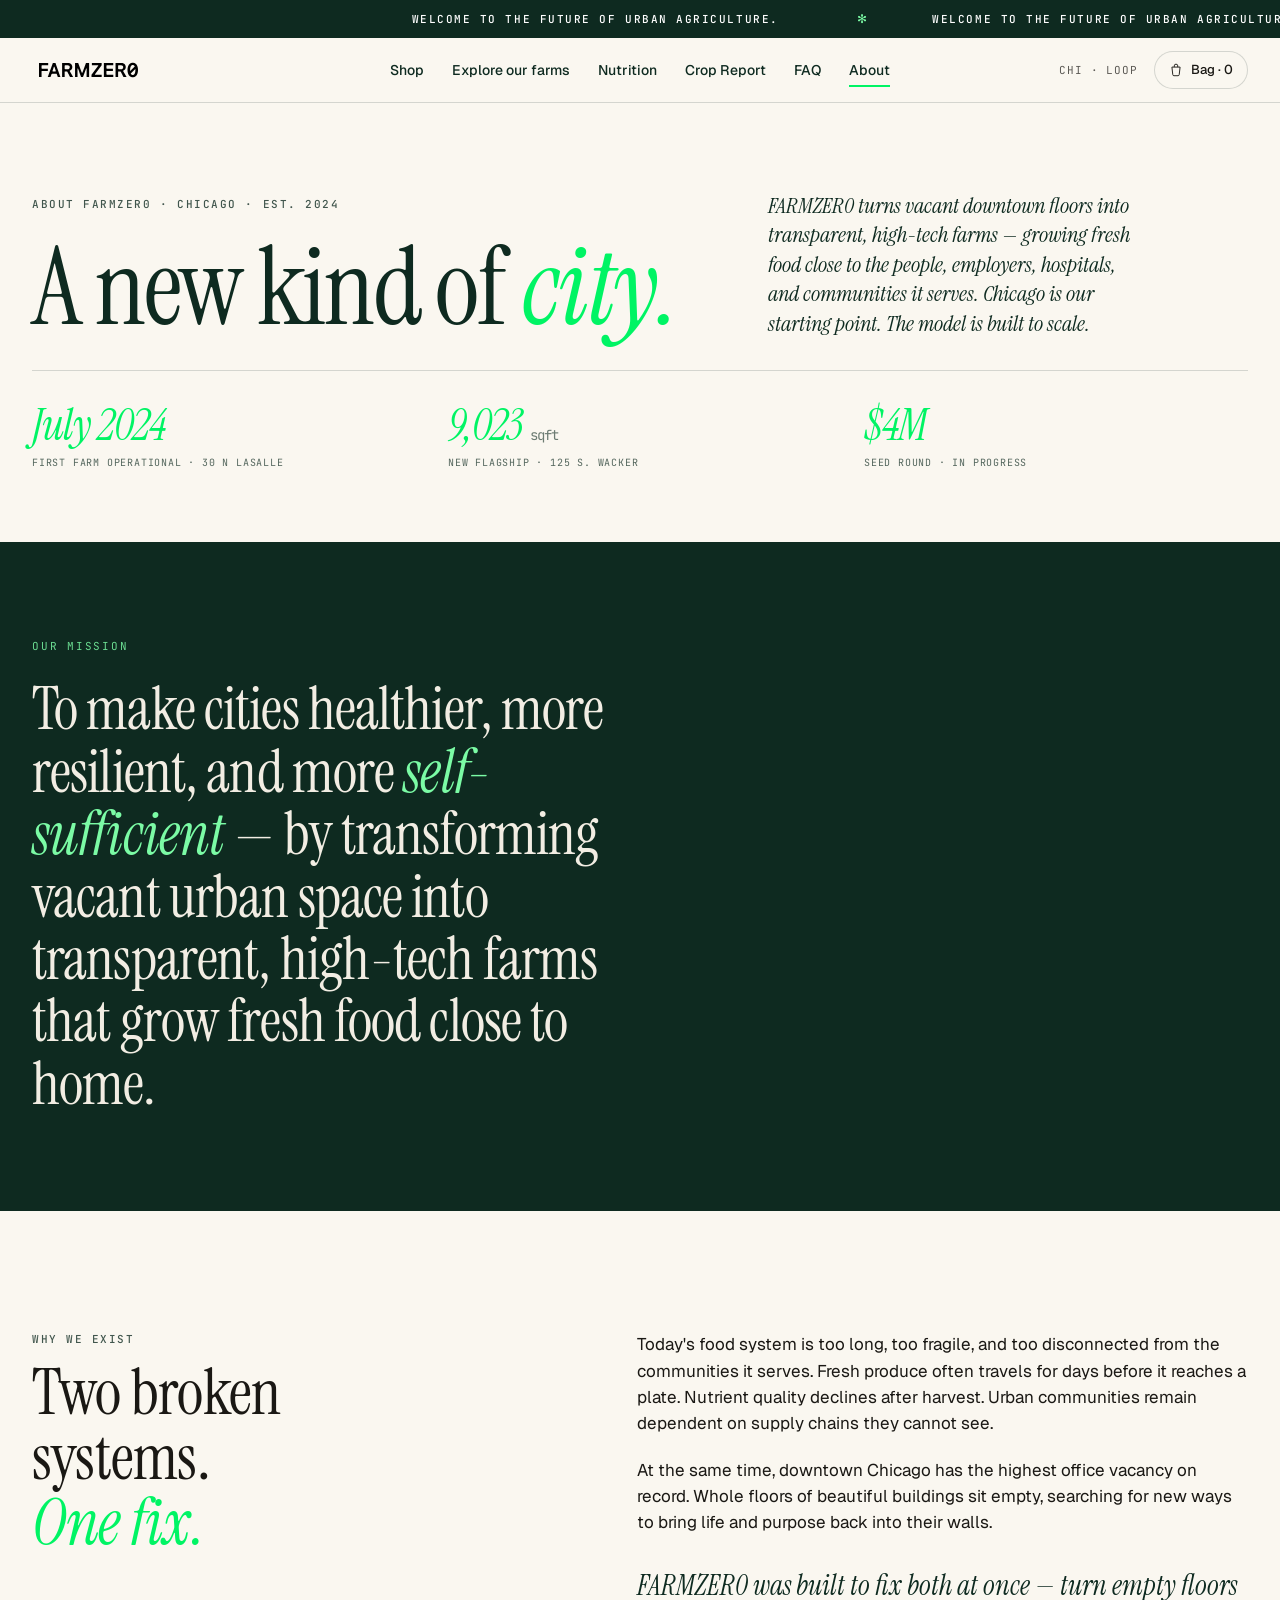
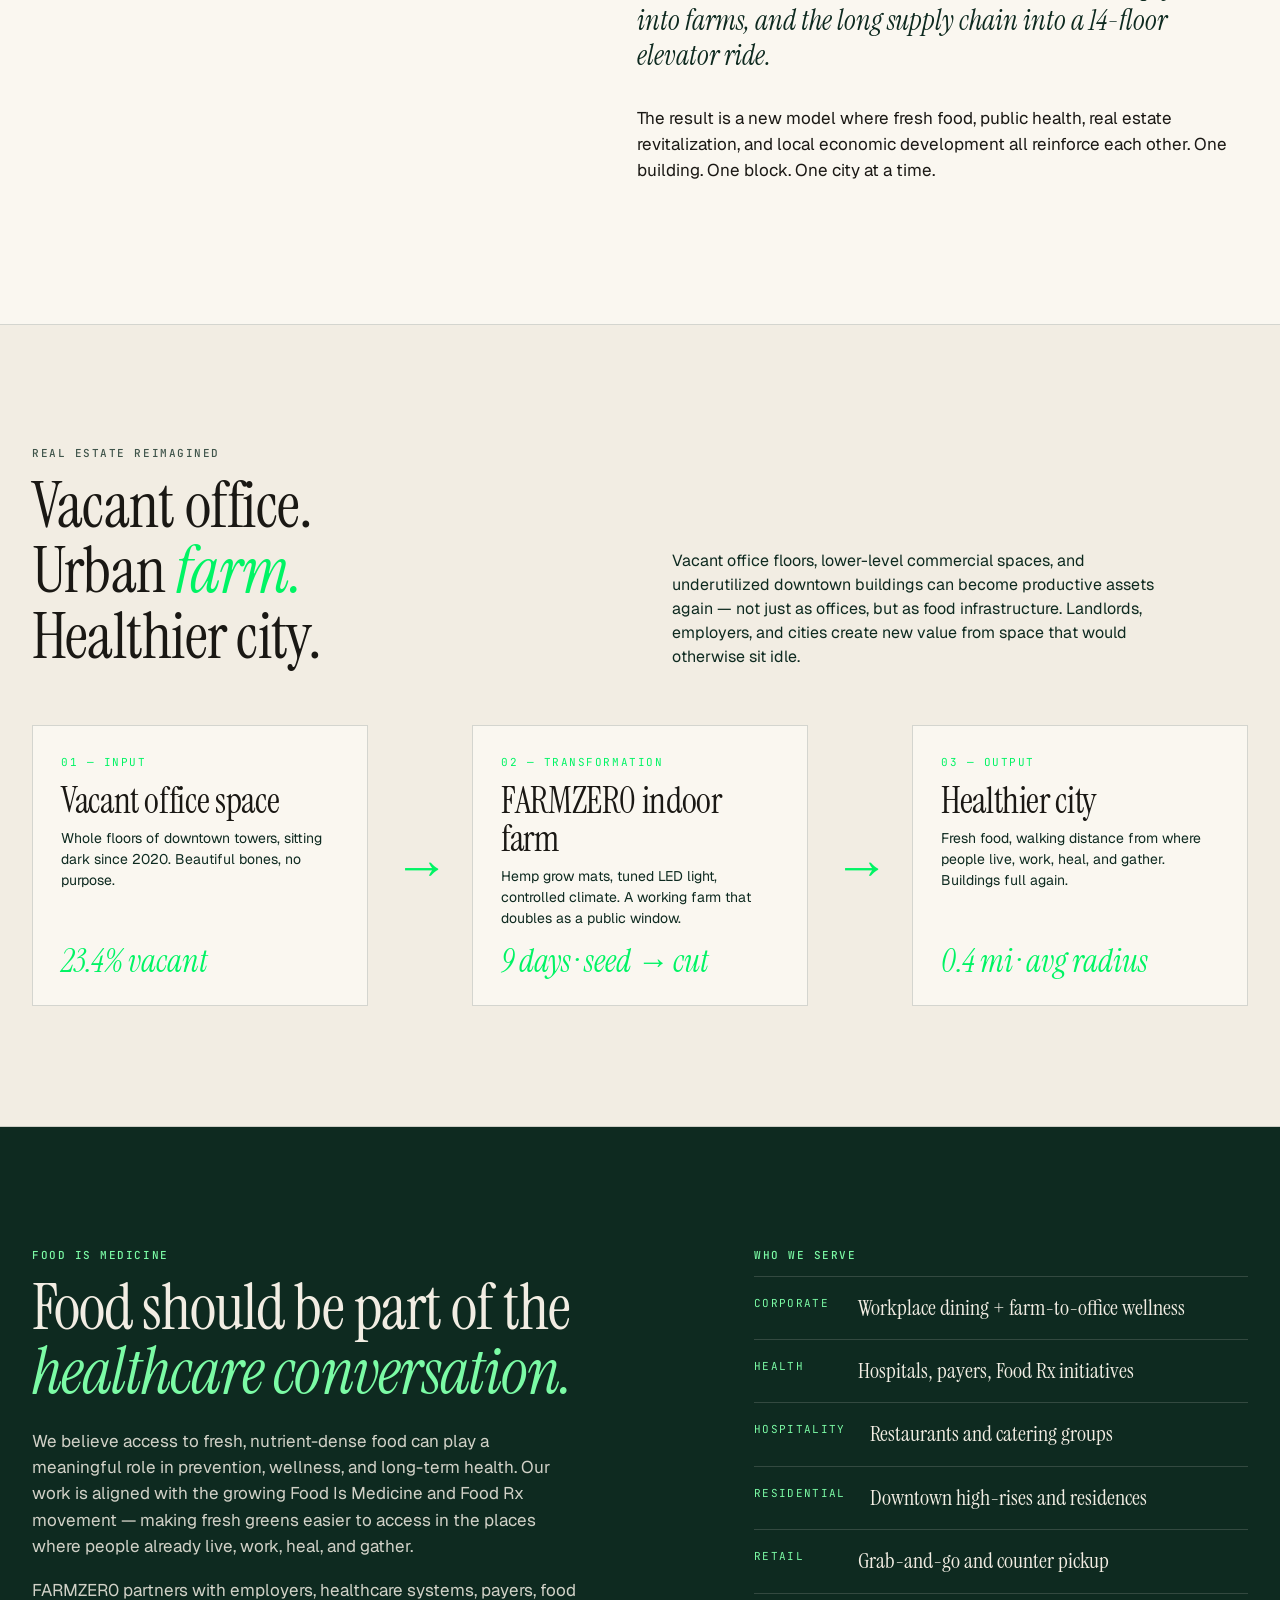
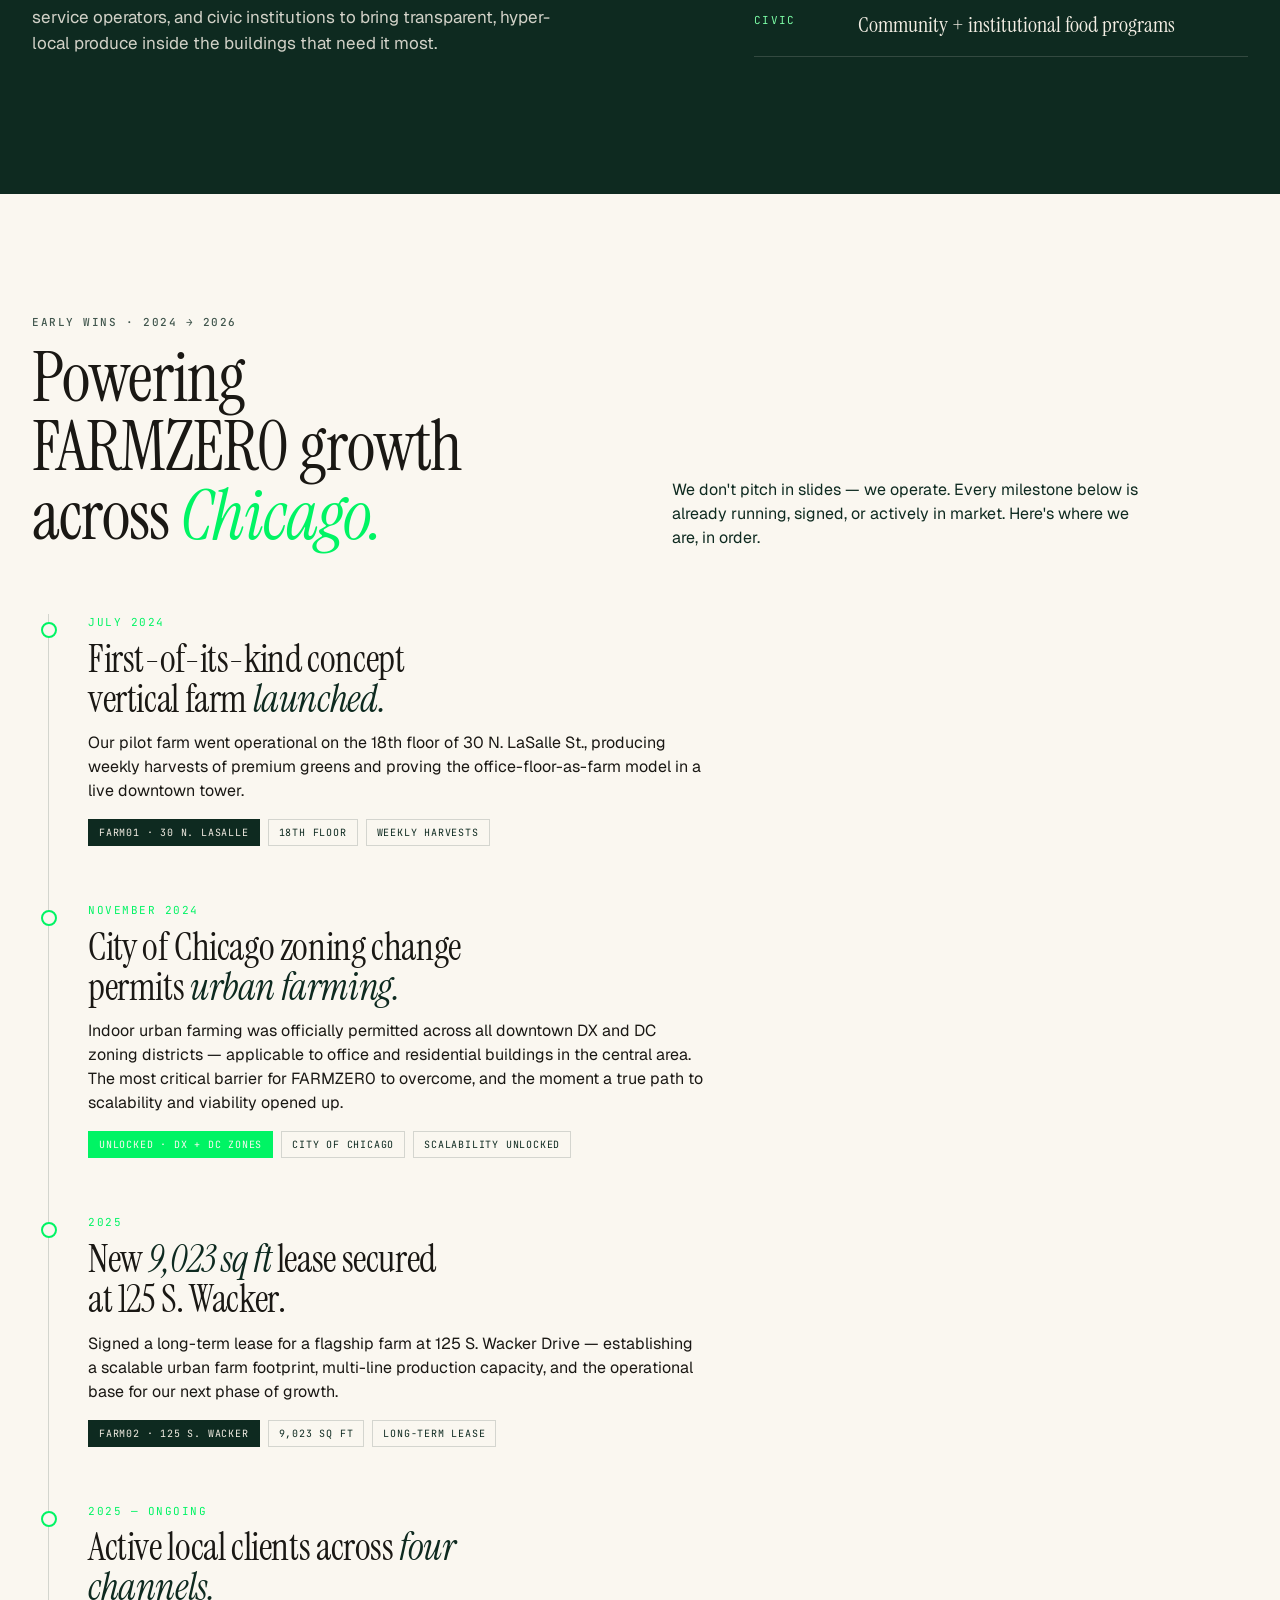
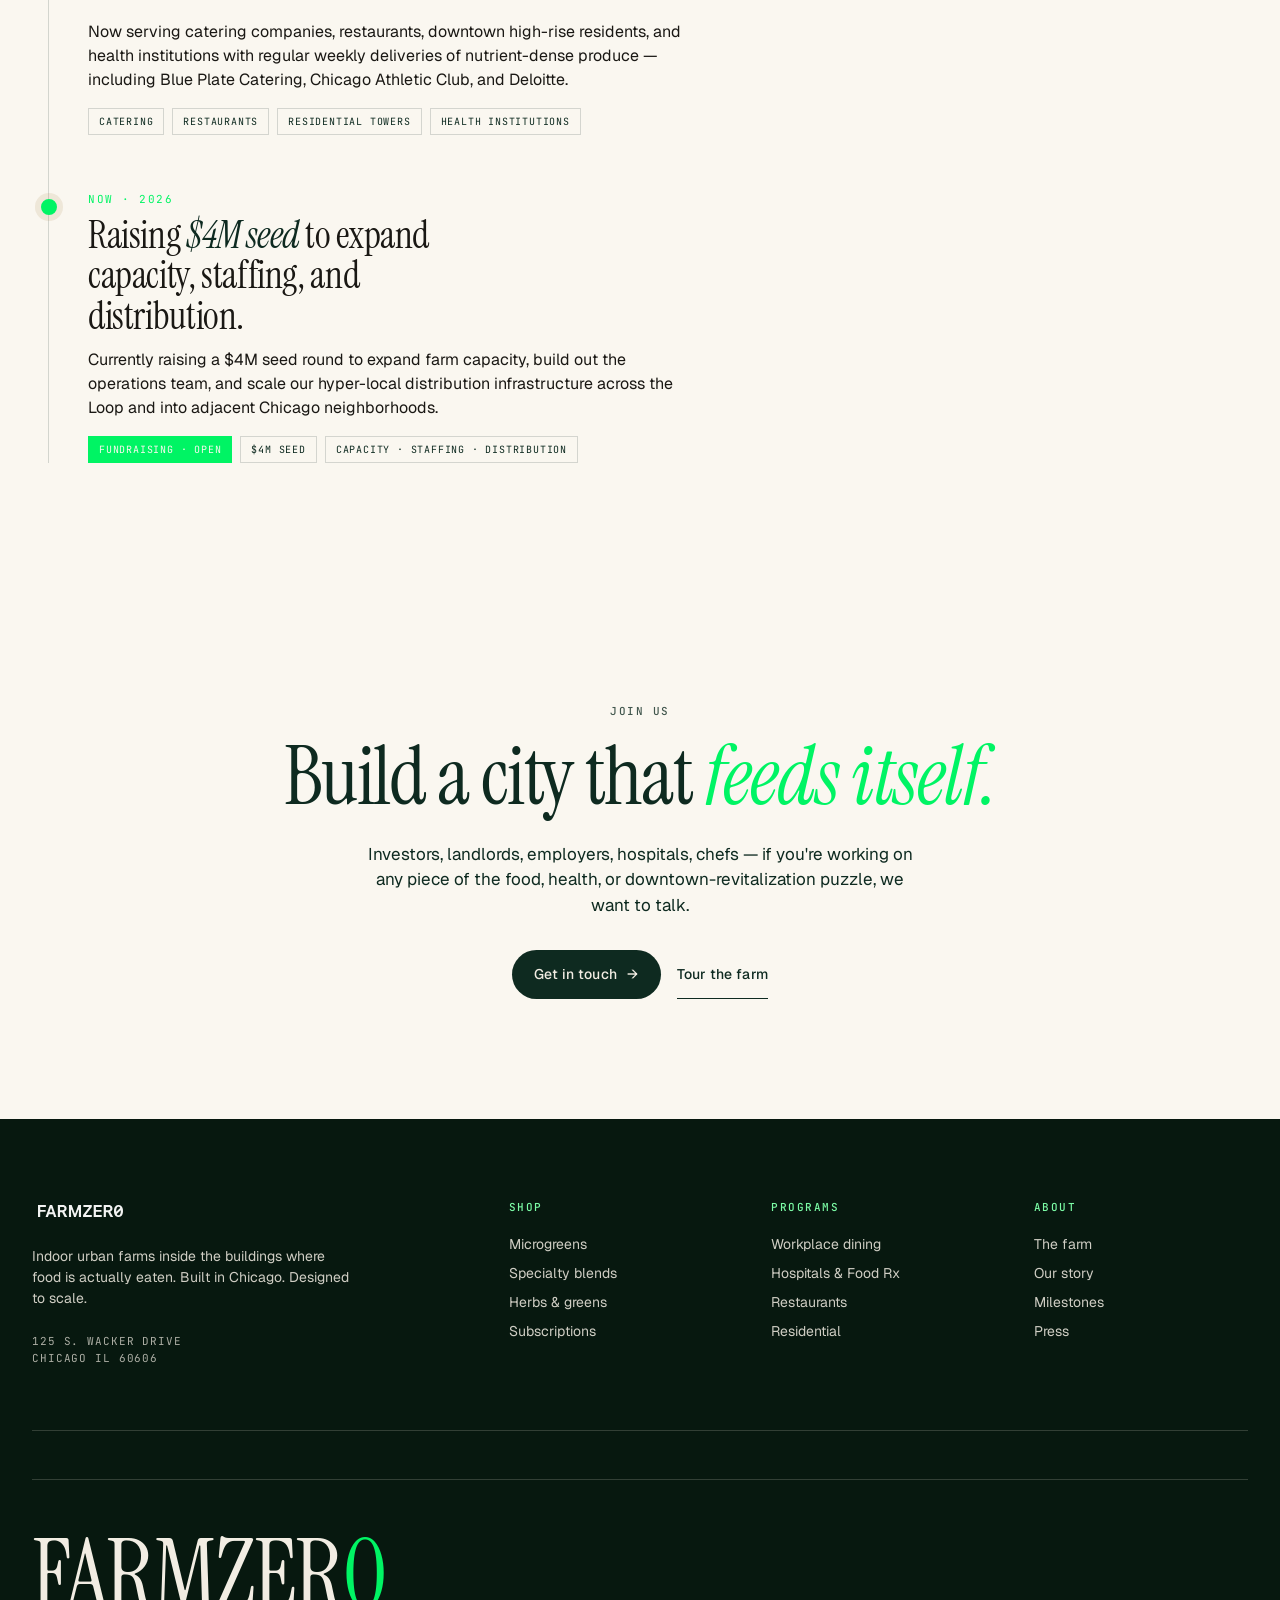
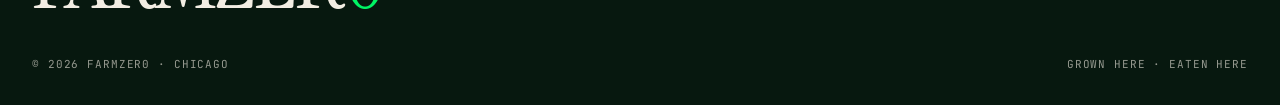
==== commit e8b4b685: "Add files via upload" ====
--- a/about.html
+++ b/about.html
@@ -292,8 +292,10 @@
     <a href="index.html" class="brand"><img class="brand-logo" src="farmzero-logo.svg" alt="FARMZER0" /></a>
     <nav class="nav">
       <a href="index.html#shop">Shop</a>
-      <a href="the-farm.html">The Farm</a>
+      <a href="the-farm.html">Explore our farms</a>
       <a href="nutrition.html">Nutrition</a>
+      <a href="crop-report.html">Crop Report</a>
+      <a href="faq.html">FAQ</a>
       <a href="about.html" class="active">About</a>
     </nav>
     <div class="topbar-right">
